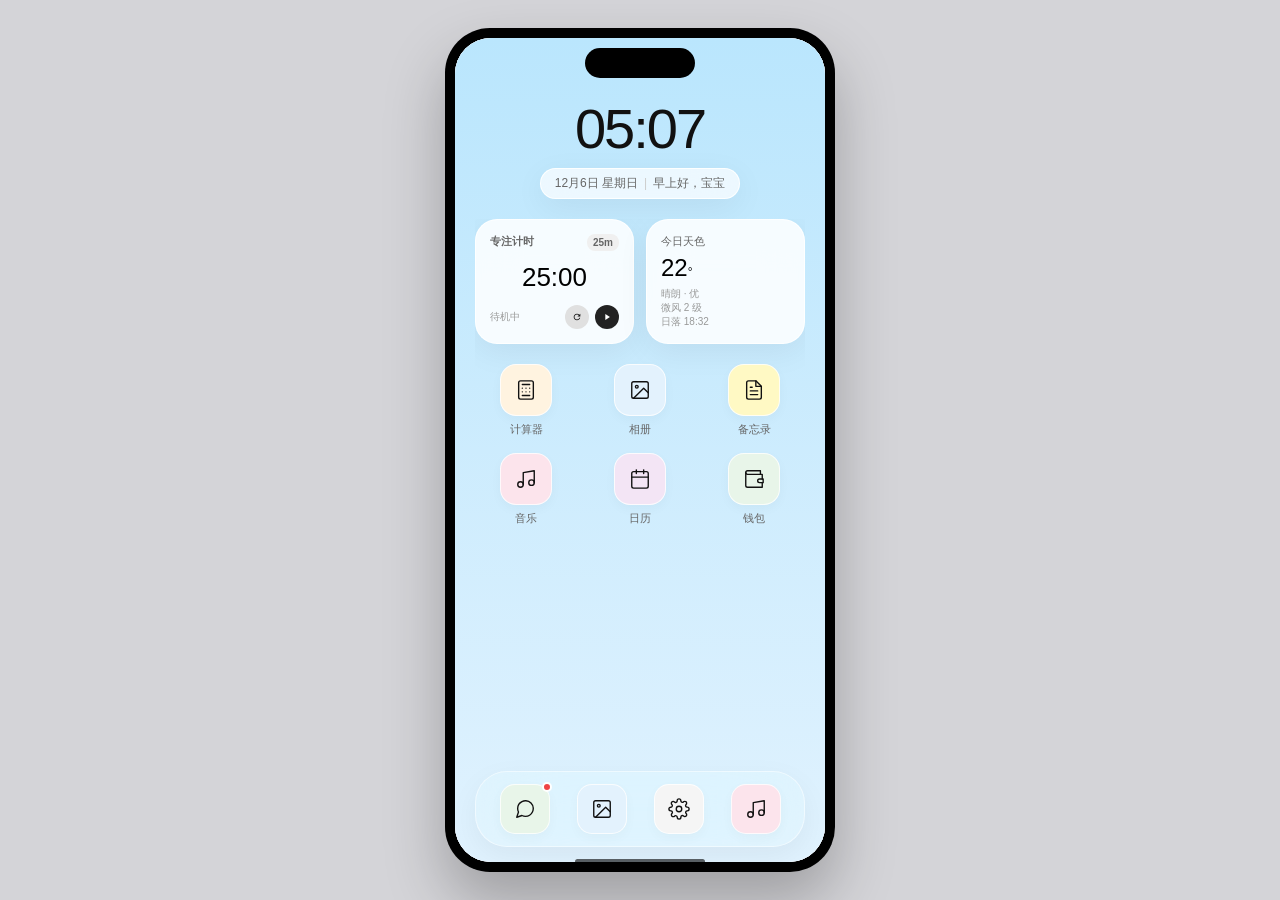
==== index.html @ 6a6fad95 "Add files via upload" ====
<!DOCTYPE html>
<html lang="zh-CN">
<head>
    <meta charset="UTF-8">
    <meta name="viewport" content="width=device-width, initial-scale=1.0, maximum-scale=1.0, user-scalable=no">
    <title>我的小手机</title>
    <style>
        body { margin: 0; padding: 0; height: 100vh; display: flex; justify-content: center; align-items: center; background-color: #d4d4d8; font-family: -apple-system, sans-serif; overflow: hidden; }
        .phone-shell { width: 390px; height: 844px; background-color: #000; border-radius: 45px; padding: 10px; box-shadow: 0 30px 60px rgba(0, 0, 0, 0.25); position: relative; box-sizing: border-box; }
        .dynamic-island { position: absolute; top: 20px; left: 50%; transform: translateX(-50%); width: 110px; height: 30px; background-color: #000; border-radius: 20px; z-index: 100; }
        .screen { width: 100%; height: 100%; background-color: #f2f2f5; border-radius: 36px; overflow: hidden; position: relative; }
        .app-frame { width: 100%; height: 100%; border: none; display: block; }
        .home-indicator { position: absolute; bottom: 8px; left: 50%; transform: translateX(-50%); width: 130px; height: 5px; background-color: rgba(0, 0, 0, 0.6); border-radius: 3px; z-index: 100; pointer-events: none; }
    </style>
</head>
<body>
    <div class="phone-shell">
        <div class="dynamic-island"></div>
        <div class="screen" style="position: relative;">
            <!-- 桌面层 -->
            <div id="homeScreen" style="width: 100%; height: 100%;">
                <iframe class="app-frame" src="desktop.html"></iframe>
            </div>
            <!-- App运行层 -->
            <div id="appContainer" style="display: none; width: 100%; height: 100%;">
                <iframe class="app-frame" src="dawn.html"></iframe>
            </div>
        </div>
        <div class="home-indicator"></div>
    </div>
    
    <script src="script.js"></script>
    <script>
        // 每分钟给后台微信发送一次心跳，防止被浏览器休眠
        setInterval(() => {
            const appIframe = document.querySelector('#appContainer iframe');
            if (appIframe && appIframe.contentWindow) {
                appIframe.contentWindow.postMessage({ type: 'ping' }, '*');
            }
        }, 60000);
    </script>
</body>
</html>
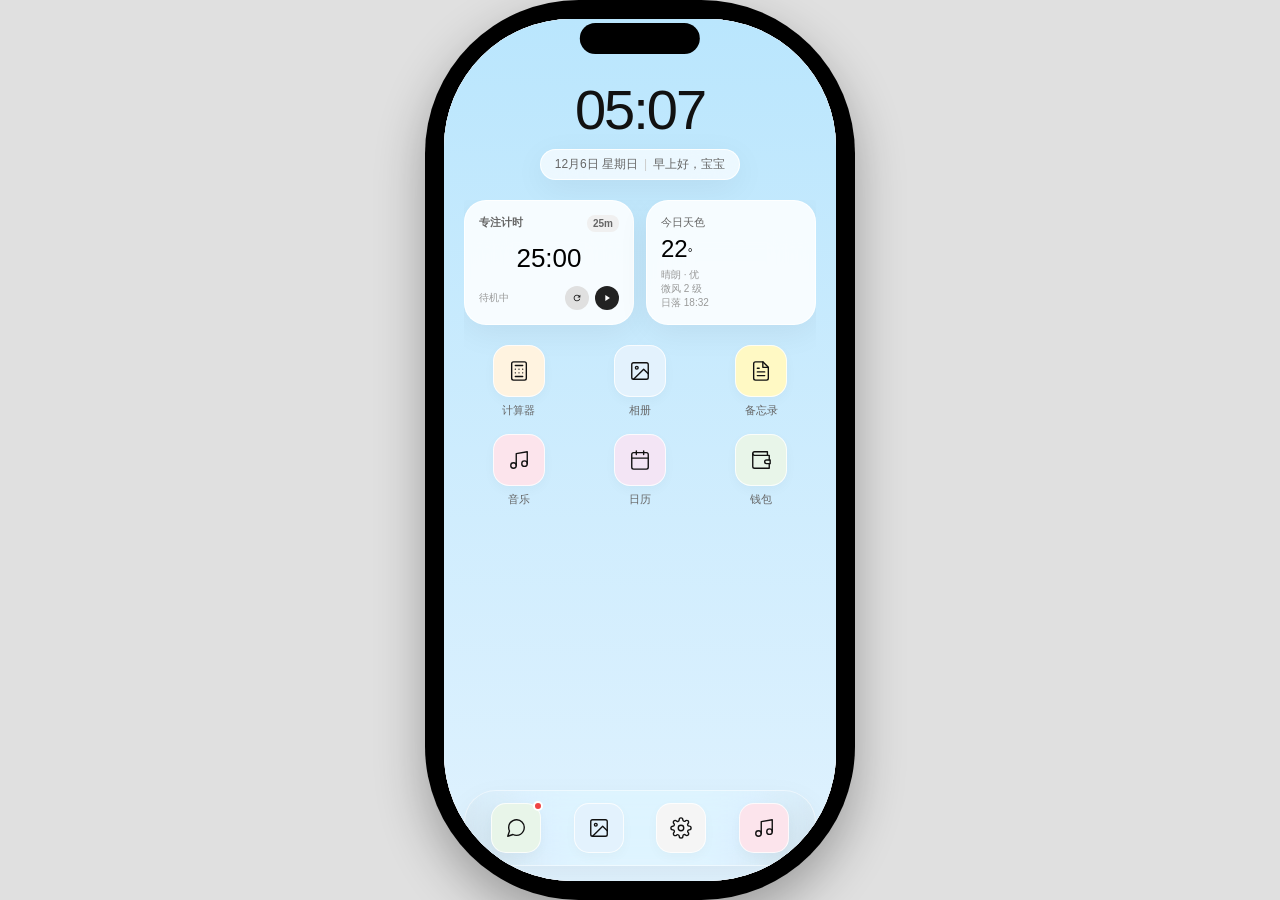
==== commit 2c49c522: "Add files via upload" ====
--- a/index.html
+++ b/index.html
@@ -2,20 +2,87 @@
 <html lang="zh-CN">
 <head>
     <meta charset="UTF-8">
-    <meta name="viewport" content="width=device-width, initial-scale=1.0, maximum-scale=1.0, user-scalable=no">
+    <!-- 允许缩放，让用户能自己缩放查看，并适配刘海屏 -->
+    <meta name="viewport" content="width=device-width, initial-scale=1.0, maximum-scale=3.0, user-scalable=yes, viewport-fit=cover">
     <title>我的小手机</title>
     <style>
-        body { margin: 0; padding: 0; height: 100vh; display: flex; justify-content: center; align-items: center; background-color: #d4d4d8; font-family: -apple-system, sans-serif; overflow: hidden; }
-        .phone-shell { width: 390px; height: 844px; background-color: #000; border-radius: 45px; padding: 10px; box-shadow: 0 30px 60px rgba(0, 0, 0, 0.25); position: relative; box-sizing: border-box; }
-        .dynamic-island { position: absolute; top: 20px; left: 50%; transform: translateX(-50%); width: 110px; height: 30px; background-color: #000; border-radius: 20px; z-index: 100; }
-        .screen { width: 100%; height: 100%; background-color: #f2f2f5; border-radius: 36px; overflow: hidden; position: relative; }
-        .app-frame { width: 100%; height: 100%; border: none; display: block; }
-        .home-indicator { position: absolute; bottom: 8px; left: 50%; transform: translateX(-50%); width: 130px; height: 5px; background-color: rgba(0, 0, 0, 0.6); border-radius: 3px; z-index: 100; pointer-events: none; }
+        /* 整个页面填满屏幕，禁止滚动 */
+        body {
+            margin: 0;
+            padding: 0;
+            height: 100vh;
+            height: 100dvh;
+            width: 100vw;
+            display: flex;
+            justify-content: center;
+            align-items: center;
+            background-color: #e0e0e0;
+            font-family: -apple-system, sans-serif;
+            overflow: hidden;
+        }
+
+        /* 
+         * 核心改动：不再写死 390x844
+         * 使用自适应缩放，保持手机比例
+         */
+        .phone-shell {
+            width: 100%;
+            height: 100%;
+            max-width: 430px; /* 最大宽度，在平板上不会太大 */
+            max-height: 932px; /* 最大高度 */
+            background-color: #000;
+            border-radius: 12vw; /* 手机圆角自适应 */
+            padding: 1.5vw; /* 黑边厚度自适应 */
+            box-shadow: 0 20px 50px rgba(0, 0, 0, 0.3);
+            position: relative;
+            box-sizing: border-box;
+            /* 如果屏幕比例和手机不一致，自动按比例缩放 */
+            aspect-ratio: 390 / 844;
+            display: flex;
+            flex-direction: column;
+        }
+
+        /* 顶部灵动岛，自适应位置 */
+        .dynamic-island {
+            position: absolute;
+            top: 2.5%;
+            left: 50%;
+            transform: translateX(-50%);
+            width: 28%;
+            height: 3.5%;
+            background-color: #000;
+            border-radius: 2vw;
+            z-index: 100;
+        }
+
+        /* 屏幕区域 */
+        .screen {
+            width: 100%;
+            height: 100%;
+            background-color: #fff;
+            border-radius: 10vw; /* 内屏圆角 */
+            overflow: hidden;
+            position: relative;
+            flex: 1;
+        }
+
+        /* 核心：把 dawn.html 塞进屏幕里 */
+        .app-frame {
+            width: 100%;
+            height: 100%;
+            border: none;
+            display: block;
+        }
     </style>
 </head>
 <body>
+
+    <!-- 手机外壳开始 -->
     <div class="phone-shell">
+        <!-- 灵动岛 -->
         <div class="dynamic-island"></div>
+        
+        <!-- 屏幕区域 -->
         <div class="screen" style="position: relative;">
             <!-- 桌面层 -->
             <div id="homeScreen" style="width: 100%; height: 100%;">
@@ -26,10 +93,11 @@
                 <iframe class="app-frame" src="dawn.html"></iframe>
             </div>
         </div>
-        <div class="home-indicator"></div>
     </div>
+    <!-- 手机外壳结束 -->
+
+    <script src="script.js"></script>
     
-    <script src="script.js"></script>
     <script>
         // 每分钟给后台微信发送一次心跳，防止被浏览器休眠
         setInterval(() => {
